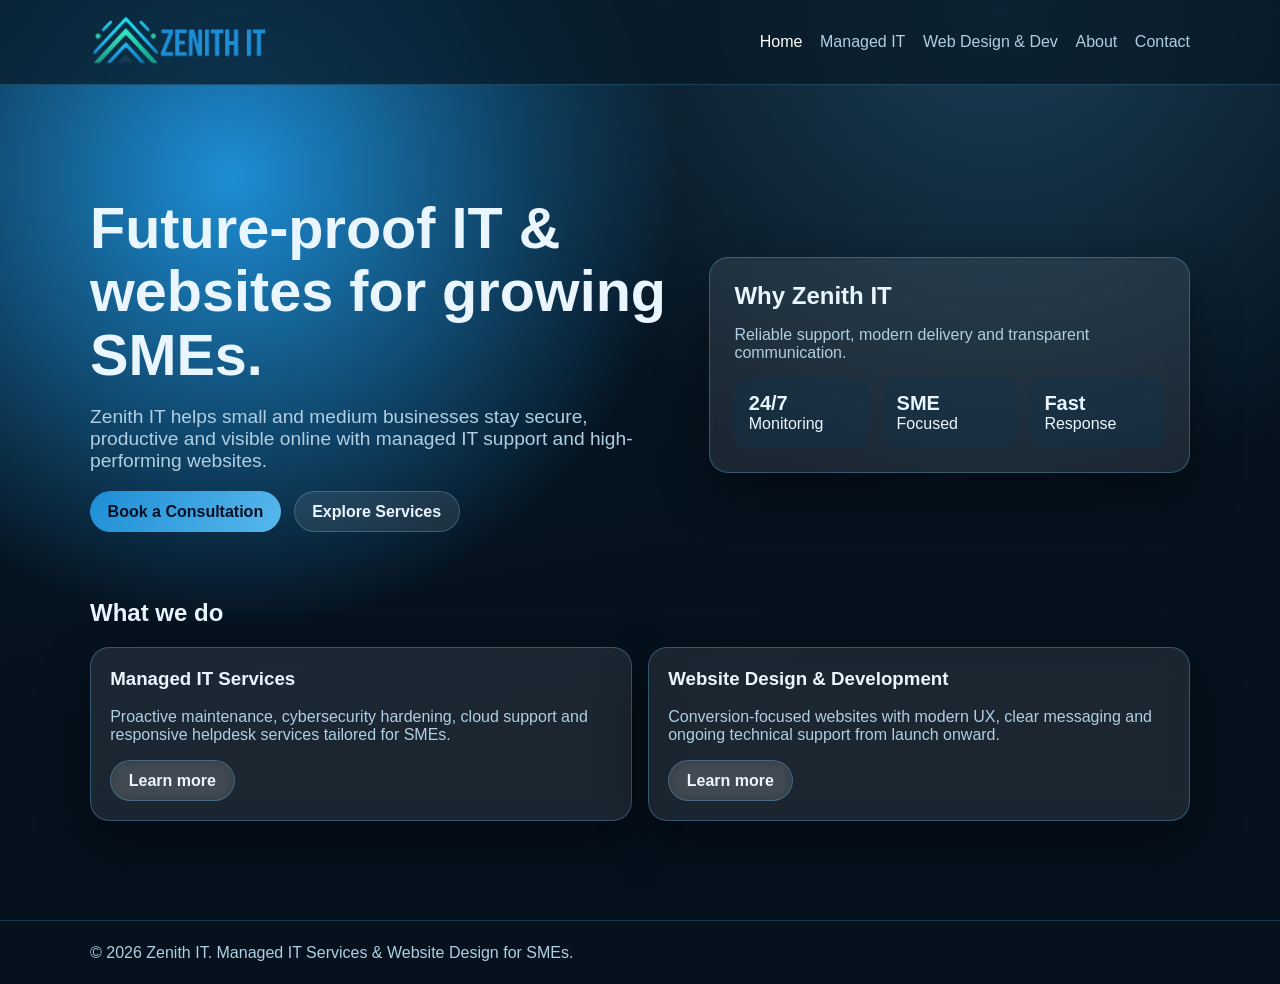
==== index.html @ df785487 "Add uploaded logos and align site colors with brand palette Agent-Logs-Url: https://github.com/Jake-" ====
<!DOCTYPE html>
<html lang="en">
<head>
  <meta charset="UTF-8" />
  <meta name="viewport" content="width=device-width, initial-scale=1.0" />
  <title>Zenith IT | Managed IT Services & Web Development</title>
  <meta name="description" content="Zenith IT provides managed IT services and modern website design/development for SMEs." />
  <link rel="stylesheet" href="/styles.css" />
  <link rel="icon" type="image/png" href="/assets/Logo-Square.PNG" />
</head>
<body>
  <header class="site-header">
    <div class="container nav-wrap">
      <a href="/index.html"><img src="/assets/Logo.PNG" alt="Zenith IT logo" width="180" /></a>
      <nav aria-label="Main navigation">
        <ul class="nav-links">
          <li><a href="/index.html" aria-current="page">Home</a></li>
          <li><a href="/managed-it-services.html">Managed IT</a></li>
          <li><a href="/website-design-development.html">Web Design & Dev</a></li>
          <li><a href="/about.html">About</a></li>
          <li><a href="/contact.html">Contact</a></li>
        </ul>
      </nav>
    </div>
  </header>

  <main>
    <section class="container hero">
      <div>
        <h1>Future-proof IT & websites for growing SMEs.</h1>
        <p class="lead">Zenith IT helps small and medium businesses stay secure, productive and visible online with managed IT support and high-performing websites.</p>
        <div style="display:flex; gap:.8rem; flex-wrap:wrap; margin-top:1.2rem;">
          <a class="btn btn-primary" href="/contact.html">Book a Consultation</a>
          <a class="btn btn-secondary" href="/managed-it-services.html">Explore Services</a>
        </div>
      </div>
      <aside class="glass-card hero-panel" aria-label="Company highlights">
        <h2 style="margin-bottom:.5rem;">Why Zenith IT</h2>
        <p class="lead copy-small">Reliable support, modern delivery and transparent communication.</p>
        <div class="metrics">
          <div class="metric"><strong>24/7</strong> Monitoring</div>
          <div class="metric"><strong>SME</strong> Focused</div>
          <div class="metric"><strong>Fast</strong> Response</div>
        </div>
      </aside>
    </section>

    <section class="container section">
      <h2>What we do</h2>
      <div class="grid">
        <article class="glass-card service-card">
          <h3>Managed IT Services</h3>
          <p class="lead copy-small">Proactive maintenance, cybersecurity hardening, cloud support and responsive helpdesk services tailored for SMEs.</p>
          <a href="/managed-it-services.html" class="btn btn-secondary">Learn more</a>
        </article>
        <article class="glass-card service-card">
          <h3>Website Design & Development</h3>
          <p class="lead copy-small">Conversion-focused websites with modern UX, clear messaging and ongoing technical support from launch onward.</p>
          <a href="/website-design-development.html" class="btn btn-secondary">Learn more</a>
        </article>
      </div>
    </section>
  </main>

  <footer class="site-footer">
    <div class="container">© 2026 Zenith IT. Managed IT Services & Website Design for SMEs.</div>
  </footer>
  <script src="/script.js"></script>
</body>
</html>
---- styles.css ----
:root {
  --bg: #071825;
  --bg-secondary: #103249;
  --text: #eaf6ff;
  --muted: #b0cfe2;
  --accent: #1d8ed5;
  --accent-2: #57b8ec;
  --glass: rgba(255, 255, 255, 0.09);
  --glass-border: rgba(103, 185, 234, 0.34);
  --shadow: 0 20px 50px rgba(0, 0, 0, 0.45);
}

* { box-sizing: border-box; }

html { scroll-behavior: smooth; }

body {
  margin: 0;
  font-family: Inter, Segoe UI, Roboto, Helvetica, Arial, sans-serif;
  color: var(--text);
  background: radial-gradient(circle at 18% 18%, #1d8ed5, transparent 34%),
    radial-gradient(circle at 78% 0%, #1b3d54, transparent 36%),
    linear-gradient(170deg, var(--bg), #05111d 68%);
  min-height: 100vh;
}

a { color: inherit; text-decoration: none; }

img { max-width: 100%; display: block; }

.site-header {
  position: sticky;
  top: 0;
  z-index: 50;
  backdrop-filter: blur(14px);
  background: rgba(7, 24, 37, 0.72);
  border-bottom: 1px solid rgba(87, 184, 236, 0.25);
}

.container {
  width: min(1100px, 92%);
  margin: 0 auto;
}

.nav-wrap {
  display: flex;
  align-items: center;
  justify-content: space-between;
  padding: 0.9rem 0;
}

.nav-links {
  list-style: none;
  display: flex;
  gap: 1.1rem;
  padding: 0;
  margin: 0;
}

.nav-links a {
  color: var(--muted);
  font-weight: 500;
  transition: color 0.25s ease;
}

.nav-links a:hover,
.nav-links a[aria-current="page"] { color: #fff; }

.btn {
  display: inline-flex;
  align-items: center;
  justify-content: center;
  border-radius: 999px;
  border: 1px solid var(--glass-border);
  padding: 0.65rem 1.1rem;
  font-weight: 600;
  transition: transform 0.25s ease, background 0.25s ease;
}

.btn:hover { transform: translateY(-2px); }

.btn-primary {
  background: linear-gradient(120deg, var(--accent), var(--accent-2));
  color: #041025;
  border: none;
}

.btn-secondary {
  background: var(--glass);
  backdrop-filter: blur(8px);
}

main { padding: 2rem 0 4rem; }

.hero {
  padding: 5rem 0 2rem;
  display: grid;
  grid-template-columns: 1.1fr 0.9fr;
  gap: 2rem;
  align-items: center;
}

h1, h2, h3 { margin-top: 0; }

h1 {
  font-size: clamp(2rem, 5vw, 3.6rem);
  line-height: 1.1;
  margin-bottom: 1rem;
}

.lead {
  color: var(--muted);
  font-size: clamp(1rem, 1.7vw, 1.2rem);
  max-width: 60ch;
}

.copy-small {
  font-size: 1rem;
}

.glass-card {
  background: var(--glass);
  border: 1px solid var(--glass-border);
  border-radius: 1.2rem;
  box-shadow: var(--shadow);
  backdrop-filter: blur(12px);
}

.hero-panel {
  padding: 1.5rem;
  animation: floatIn 1s ease both;
}

.metrics {
  display: grid;
  grid-template-columns: repeat(3, minmax(0, 1fr));
  gap: 0.8rem;
  margin-top: 1rem;
}

.metric {
  padding: 0.9rem;
  border-radius: 0.8rem;
  background: rgba(16, 50, 73, 0.45);
}

.metric strong {
  display: block;
  font-size: 1.25rem;
}

.section { padding: 2.2rem 0; }

.grid {
  display: grid;
  grid-template-columns: repeat(2, minmax(0, 1fr));
  gap: 1rem;
}

.service-card {
  padding: 1.2rem;
  transform: translateY(20px);
  opacity: 0;
  transition: opacity 0.5s ease, transform 0.5s ease;
}

.service-card.visible {
  opacity: 1;
  transform: translateY(0);
}

.page-hero {
  padding: 3.5rem 0 1rem;
}

.page-hero h1 { margin-bottom: 0.4rem; }

.contact-list {
  list-style: none;
  padding: 0;
  margin: 1rem 0 0;
  display: grid;
  gap: 0.7rem;
}

.site-footer {
  border-top: 1px solid rgba(87, 184, 236, 0.25);
  padding: 1.4rem 0;
  color: var(--muted);
}

@keyframes floatIn {
  from { opacity: 0; transform: translateY(18px); }
  to { opacity: 1; transform: translateY(0); }
}

@media (max-width: 900px) {
  .hero { grid-template-columns: 1fr; }
  .grid { grid-template-columns: 1fr; }
  .metrics { grid-template-columns: 1fr 1fr; }
}

@media (max-width: 640px) {
  .nav-wrap { flex-direction: column; gap: 0.7rem; }
  .nav-links { flex-wrap: wrap; justify-content: center; }
}
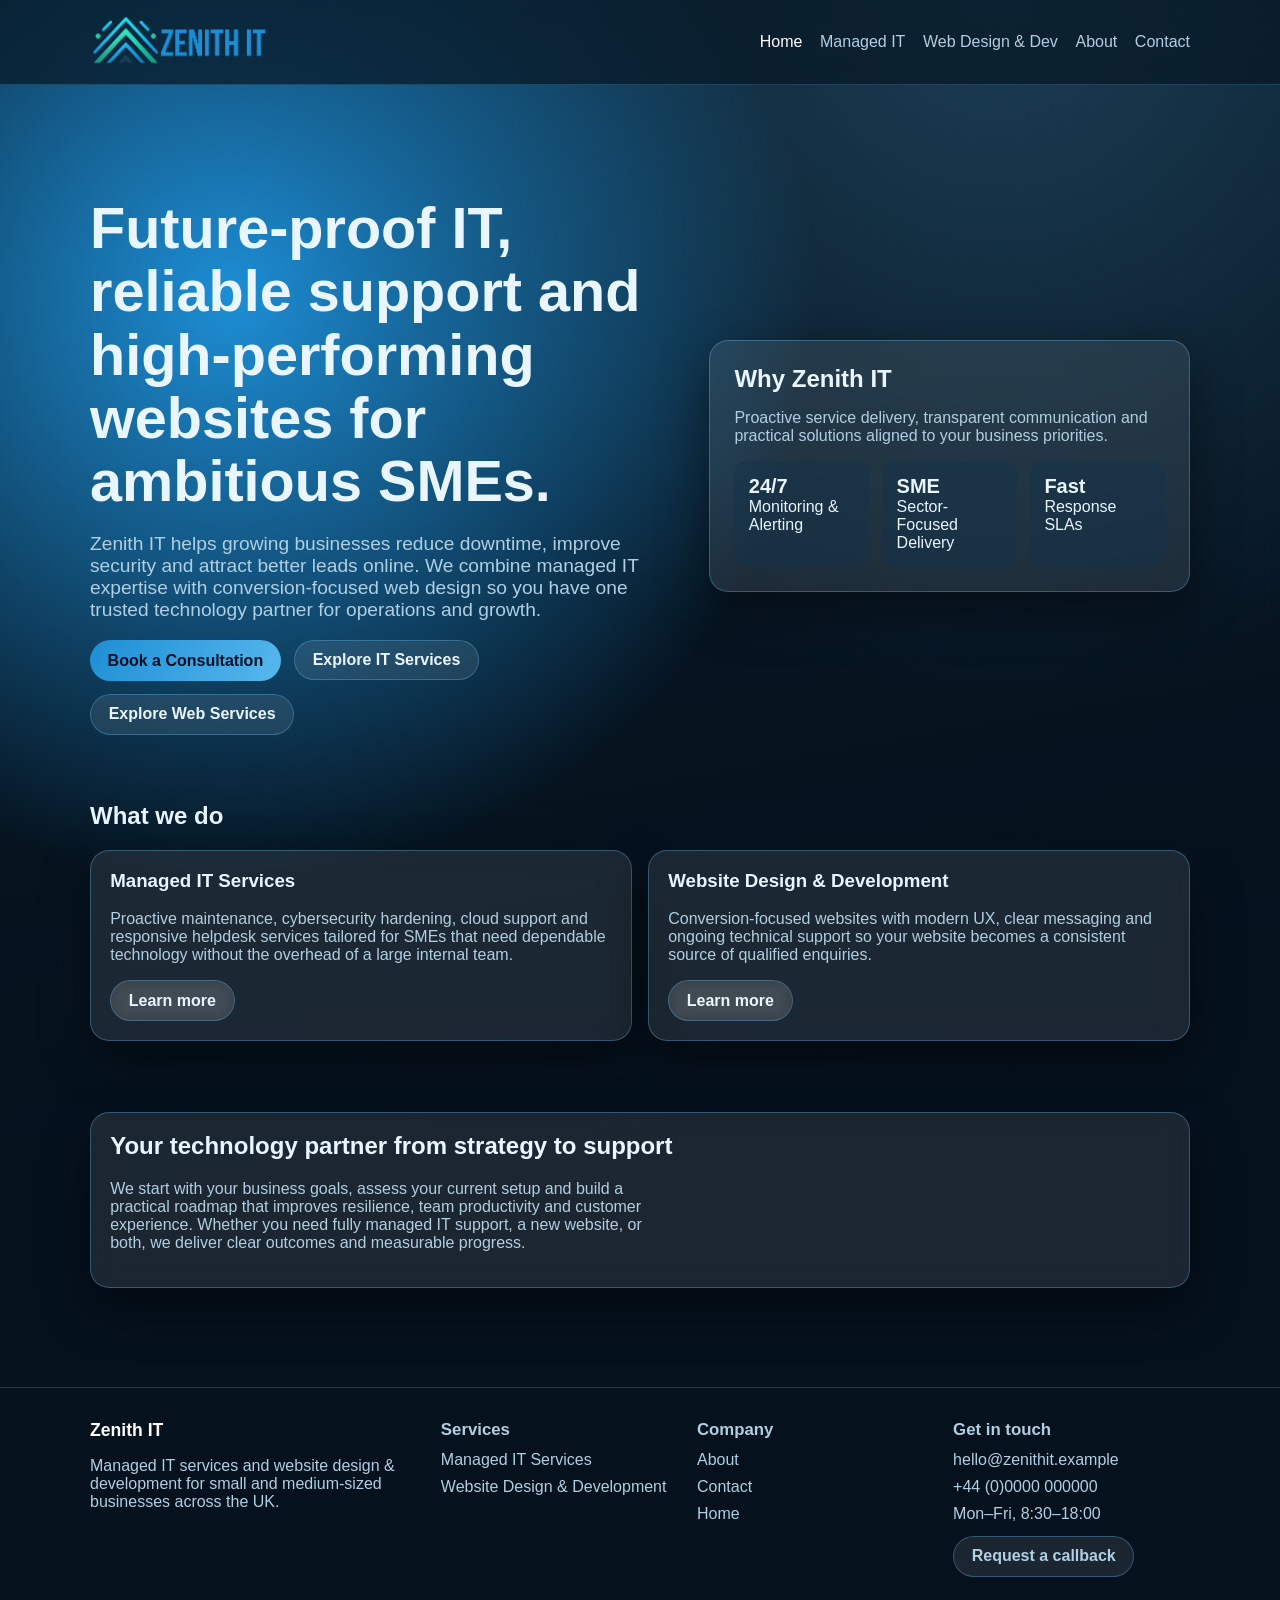
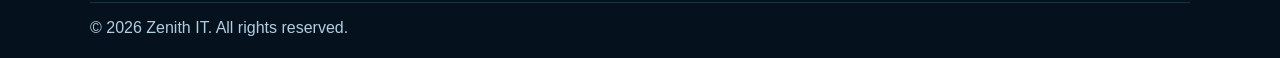
==== commit 79c85f6c: "Enhance site content, add contact form, and standardize professional footer Agent-Logs-Url: https://" ====
--- a/index.html
+++ b/index.html
@@ -6,12 +6,12 @@
   <title>Zenith IT | Managed IT Services & Web Development</title>
   <meta name="description" content="Zenith IT provides managed IT services and modern website design/development for SMEs." />
   <link rel="stylesheet" href="/styles.css" />
-  <link rel="icon" type="image/png" href="/assets/Logo-Square.PNG" />
+  <link rel="icon" type="image/png" href="/assets/logo-square.png" />
 </head>
 <body>
   <header class="site-header">
     <div class="container nav-wrap">
-      <a href="/index.html"><img src="/assets/Logo.PNG" alt="Zenith IT logo" width="180" /></a>
+      <a href="/index.html"><img src="/assets/logo.png" alt="Zenith IT logo" width="180" /></a>
       <nav aria-label="Main navigation">
         <ul class="nav-links">
           <li><a href="/index.html" aria-current="page">Home</a></li>
@@ -27,20 +27,21 @@
   <main>
     <section class="container hero">
       <div>
-        <h1>Future-proof IT & websites for growing SMEs.</h1>
-        <p class="lead">Zenith IT helps small and medium businesses stay secure, productive and visible online with managed IT support and high-performing websites.</p>
-        <div style="display:flex; gap:.8rem; flex-wrap:wrap; margin-top:1.2rem;">
+        <h1>Future-proof IT, reliable support and high-performing websites for ambitious SMEs.</h1>
+        <p class="lead">Zenith IT helps growing businesses reduce downtime, improve security and attract better leads online. We combine managed IT expertise with conversion-focused web design so you have one trusted technology partner for operations and growth.</p>
+        <div class="hero-actions">
           <a class="btn btn-primary" href="/contact.html">Book a Consultation</a>
-          <a class="btn btn-secondary" href="/managed-it-services.html">Explore Services</a>
+          <a class="btn btn-secondary" href="/managed-it-services.html">Explore IT Services</a>
+          <a class="btn btn-secondary" href="/website-design-development.html">Explore Web Services</a>
         </div>
       </div>
       <aside class="glass-card hero-panel" aria-label="Company highlights">
-        <h2 style="margin-bottom:.5rem;">Why Zenith IT</h2>
-        <p class="lead copy-small">Reliable support, modern delivery and transparent communication.</p>
+        <h2 class="hero-panel-title">Why Zenith IT</h2>
+        <p class="lead copy-small">Proactive service delivery, transparent communication and practical solutions aligned to your business priorities.</p>
         <div class="metrics">
-          <div class="metric"><strong>24/7</strong> Monitoring</div>
-          <div class="metric"><strong>SME</strong> Focused</div>
-          <div class="metric"><strong>Fast</strong> Response</div>
+          <div class="metric"><strong>24/7</strong> Monitoring & Alerting</div>
+          <div class="metric"><strong>SME</strong> Sector-Focused Delivery</div>
+          <div class="metric"><strong>Fast</strong> Response SLAs</div>
         </div>
       </aside>
     </section>
@@ -50,20 +51,58 @@
       <div class="grid">
         <article class="glass-card service-card">
           <h3>Managed IT Services</h3>
-          <p class="lead copy-small">Proactive maintenance, cybersecurity hardening, cloud support and responsive helpdesk services tailored for SMEs.</p>
+          <p class="lead copy-small">Proactive maintenance, cybersecurity hardening, cloud support and responsive helpdesk services tailored for SMEs that need dependable technology without the overhead of a large internal team.</p>
           <a href="/managed-it-services.html" class="btn btn-secondary">Learn more</a>
         </article>
         <article class="glass-card service-card">
           <h3>Website Design & Development</h3>
-          <p class="lead copy-small">Conversion-focused websites with modern UX, clear messaging and ongoing technical support from launch onward.</p>
+          <p class="lead copy-small">Conversion-focused websites with modern UX, clear messaging and ongoing technical support so your website becomes a consistent source of qualified enquiries.</p>
           <a href="/website-design-development.html" class="btn btn-secondary">Learn more</a>
         </article>
       </div>
     </section>
+    <section class="container section">
+      <article class="glass-card service-card">
+        <h2>Your technology partner from strategy to support</h2>
+        <p class="lead copy-small">We start with your business goals, assess your current setup and build a practical roadmap that improves resilience, team productivity and customer experience. Whether you need fully managed IT support, a new website, or both, we deliver clear outcomes and measurable progress.</p>
+      </article>
+    </section>
   </main>
 
   <footer class="site-footer">
-    <div class="container">© 2026 Zenith IT. Managed IT Services & Website Design for SMEs.</div>
+    <div class="container footer-grid">
+      <section>
+        <a class="footer-brand" href="/index.html">Zenith IT</a>
+        <p class="lead copy-small">Managed IT services and website design & development for small and medium-sized businesses across the UK.</p>
+      </section>
+      <section>
+        <h2 class="footer-heading">Services</h2>
+        <ul class="footer-links">
+          <li><a href="/managed-it-services.html">Managed IT Services</a></li>
+          <li><a href="/website-design-development.html">Website Design & Development</a></li>
+        </ul>
+      </section>
+      <section>
+        <h2 class="footer-heading">Company</h2>
+        <ul class="footer-links">
+          <li><a href="/about.html">About</a></li>
+          <li><a href="/contact.html">Contact</a></li>
+          <li><a href="/index.html">Home</a></li>
+        </ul>
+      </section>
+      <section>
+        <h2 class="footer-heading">Get in touch</h2>
+        <ul class="footer-links">
+          <li><a href="mailto:hello@zenithit.example">hello@zenithit.example</a></li>
+          <li><a href="tel:+440000000000">+44 (0)0000 000000</a></li>
+          <li>Mon–Fri, 8:30–18:00</li>
+        </ul>
+        <a class="btn btn-secondary footer-cta" href="/contact.html">Request a callback</a>
+      </section>
+    </div>
+    <div class="container footer-bottom">
+      <p>© 2026 Zenith IT. All rights reserved.</p>
+    </div>
   </footer>
   <script src="/script.js"></script>
 </body>
--- a/styles.css
+++ b/styles.css
@@ -90,6 +90,13 @@
   backdrop-filter: blur(8px);
 }
 
+.hero-actions {
+  display: flex;
+  gap: 0.8rem;
+  flex-wrap: wrap;
+  margin-top: 1.2rem;
+}
+
 main { padding: 2rem 0 4rem; }
 
 .hero {
@@ -131,6 +138,10 @@
   animation: floatIn 1s ease both;
 }
 
+.hero-panel-title {
+  margin-bottom: 0.5rem;
+}
+
 .metrics {
   display: grid;
   grid-template-columns: repeat(3, minmax(0, 1fr));
@@ -183,10 +194,97 @@
   gap: 0.7rem;
 }
 
+.contact-info {
+  padding: 1.4rem;
+  margin-top: 1rem;
+  max-width: 700px;
+}
+
+.contact-form-card,
+.about-card {
+  padding: 1.4rem;
+}
+
+.contact-form {
+  display: grid;
+  gap: 1rem;
+}
+
+.form-grid {
+  display: grid;
+  grid-template-columns: repeat(2, minmax(0, 1fr));
+  gap: 1rem;
+}
+
+.contact-form label {
+  display: grid;
+  gap: 0.5rem;
+  font-weight: 600;
+}
+
+.contact-form input,
+.contact-form select,
+.contact-form textarea {
+  width: 100%;
+  border: 1px solid var(--glass-border);
+  border-radius: 0.75rem;
+  padding: 0.7rem 0.9rem;
+  background: rgba(7, 24, 37, 0.65);
+  color: var(--text);
+  font: inherit;
+}
+
+.contact-form textarea {
+  resize: vertical;
+}
+
 .site-footer {
   border-top: 1px solid rgba(87, 184, 236, 0.25);
-  padding: 1.4rem 0;
+  padding: 2rem 0 1.3rem;
   color: var(--muted);
+}
+
+.footer-grid {
+  display: grid;
+  grid-template-columns: 1.4fr 1fr 1fr 1fr;
+  gap: 1.2rem;
+}
+
+.footer-brand {
+  font-weight: 700;
+  color: #fff;
+  font-size: 1.1rem;
+}
+
+.footer-heading {
+  font-size: 1.05rem;
+  margin-bottom: 0.7rem;
+}
+
+.footer-links {
+  list-style: none;
+  margin: 0;
+  padding: 0;
+  display: grid;
+  gap: 0.55rem;
+}
+
+.footer-links a:hover {
+  color: #fff;
+}
+
+.footer-cta {
+  margin-top: 0.8rem;
+}
+
+.footer-bottom {
+  margin-top: 1.6rem;
+  padding-top: 1rem;
+  border-top: 1px solid rgba(87, 184, 236, 0.2);
+}
+
+.footer-bottom p {
+  margin: 0;
 }
 
 @keyframes floatIn {
@@ -198,9 +296,12 @@
   .hero { grid-template-columns: 1fr; }
   .grid { grid-template-columns: 1fr; }
   .metrics { grid-template-columns: 1fr 1fr; }
+  .footer-grid { grid-template-columns: 1fr 1fr; }
+  .form-grid { grid-template-columns: 1fr; }
 }
 
 @media (max-width: 640px) {
   .nav-wrap { flex-direction: column; gap: 0.7rem; }
   .nav-links { flex-wrap: wrap; justify-content: center; }
-}
+  .footer-grid { grid-template-columns: 1fr; }
+}
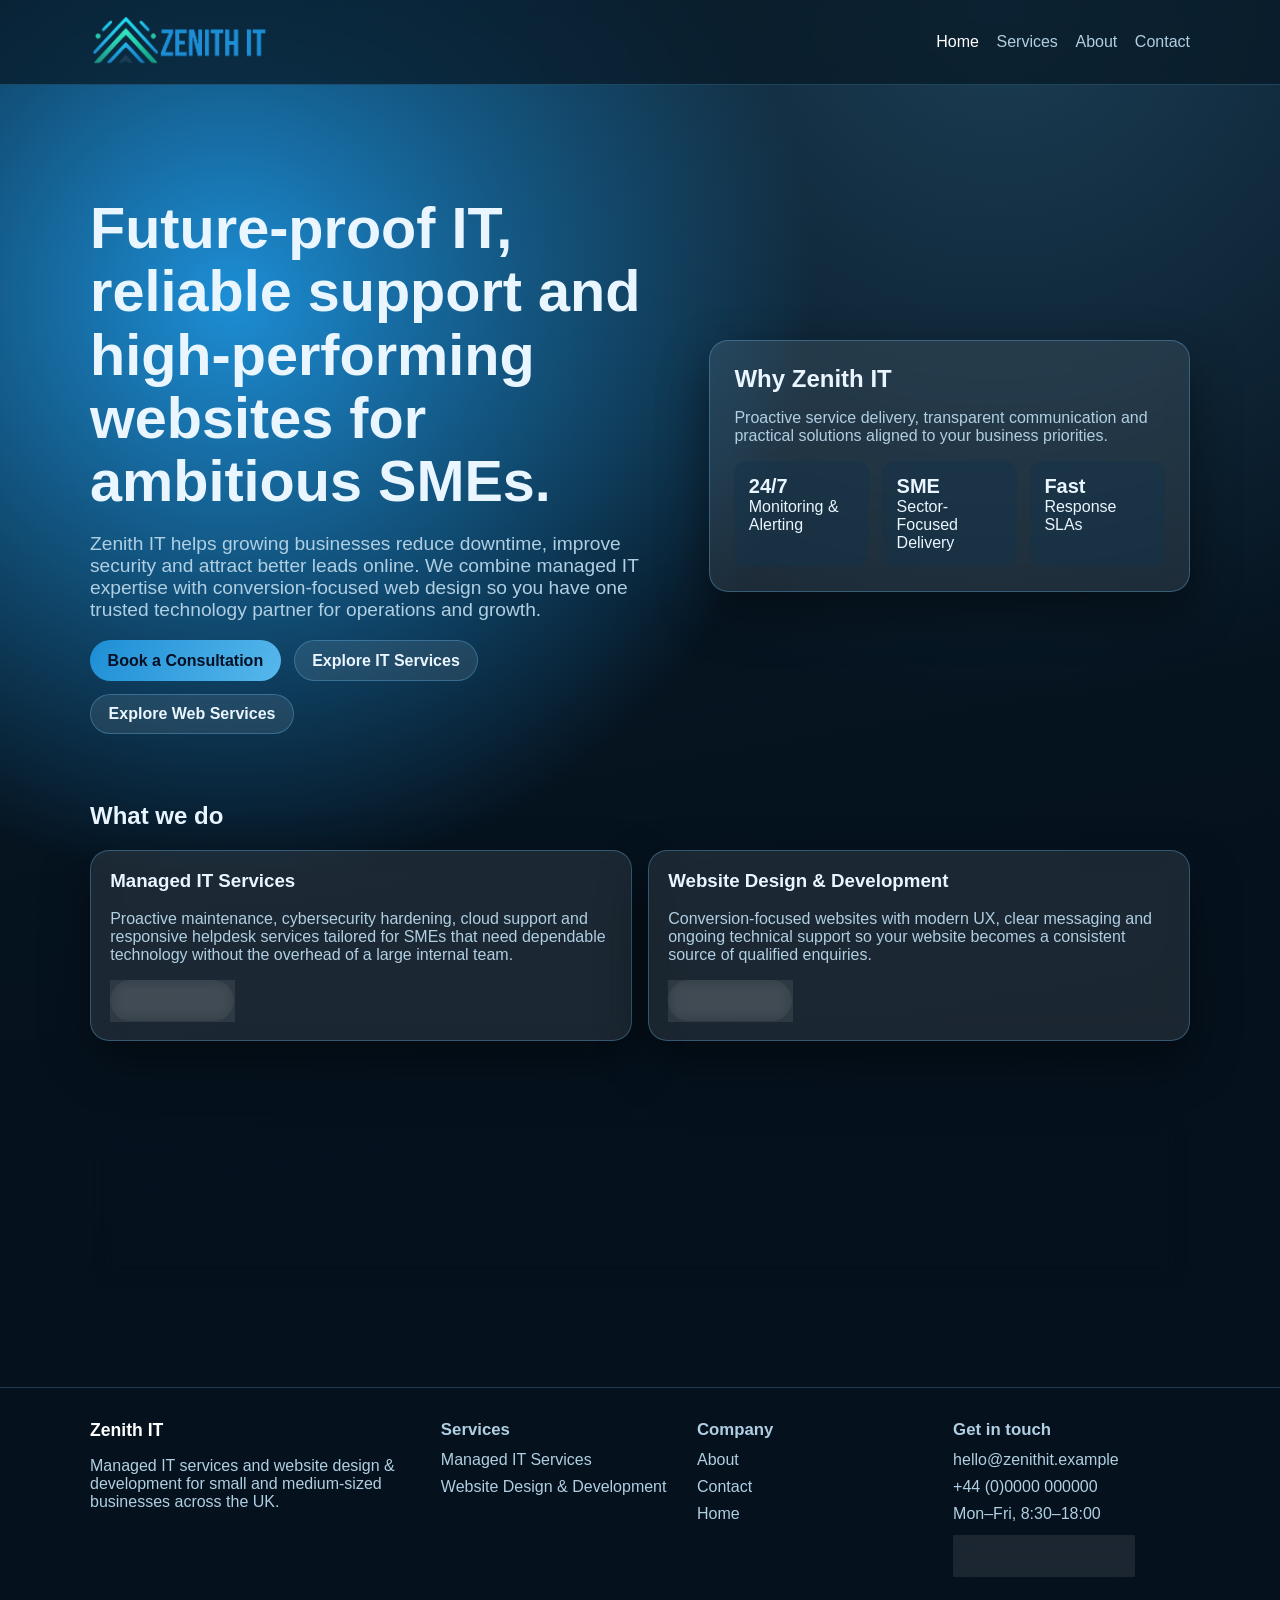
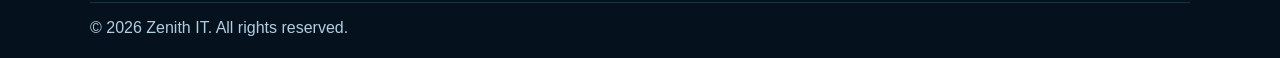
==== commit 4eac31dc: "Add services overview page and replace split service navbar links Agent-Logs-Url: https://github.com" ====
--- a/index.html
+++ b/index.html
@@ -15,8 +15,7 @@
       <nav aria-label="Main navigation">
         <ul class="nav-links">
           <li><a href="/index.html" aria-current="page">Home</a></li>
-          <li><a href="/managed-it-services.html">Managed IT</a></li>
-          <li><a href="/website-design-development.html">Web Design & Dev</a></li>
+          <li><a href="/services.html">Services</a></li>
           <li><a href="/about.html">About</a></li>
           <li><a href="/contact.html">Contact</a></li>
         </ul>
--- a/styles.css
+++ b/styles.css
@@ -205,6 +205,10 @@
   padding: 1.4rem;
 }
 
+.contact-form-card {
+  max-width: 860px;
+}
+
 .contact-form {
   display: grid;
   gap: 1rem;
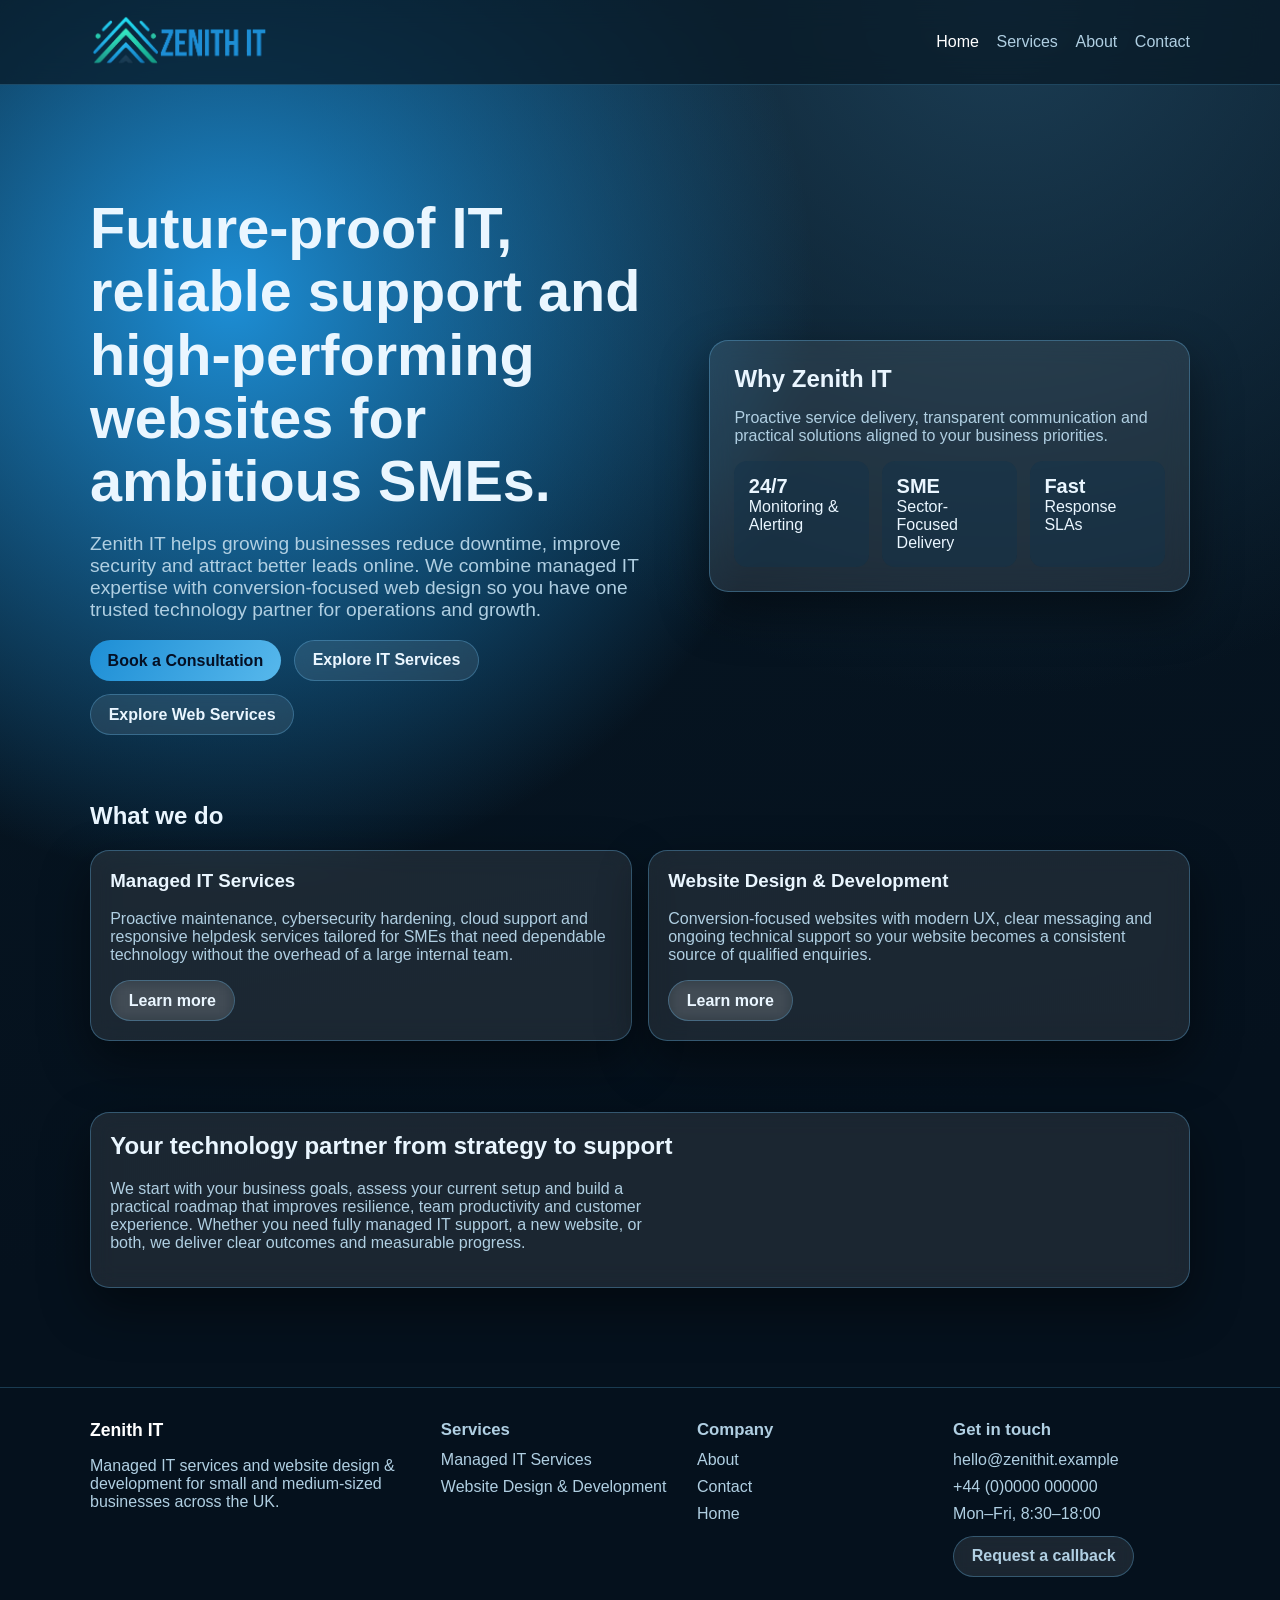
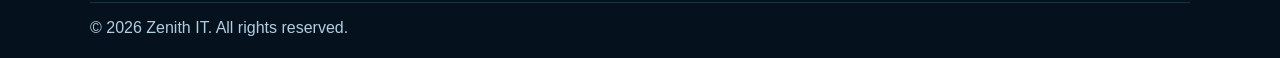
==== commit 8e4fba3e: "Implement minimized header logo swap on scroll Agent-Logs-Url: https://github.com/Jake-Gibbons/Zenit" ====
--- a/index.html
+++ b/index.html
@@ -11,7 +11,10 @@
 <body>
   <header class="site-header">
     <div class="container nav-wrap">
-      <a href="/index.html"><img src="/assets/logo.png" alt="Zenith IT logo" width="180" /></a>
+      <a href="/index.html" class="nav-logo" aria-label="Zenith IT home">
+        <img class="logo-full" src="/assets/logo.png" alt="Zenith IT logo" width="180" />
+        <img class="logo-square" src="/assets/logo-square.png" alt="Zenith IT" width="44" />
+      </a>
       <nav aria-label="Main navigation">
         <ul class="nav-links">
           <li><a href="/index.html" aria-current="page">Home</a></li>
--- a/styles.css
+++ b/styles.css
@@ -47,6 +47,39 @@
   align-items: center;
   justify-content: space-between;
   padding: 0.9rem 0;
+  transition: padding 0.25s ease;
+}
+
+.site-header.is-minimized .nav-wrap {
+  padding: 0.55rem 0;
+}
+
+.nav-logo {
+  display: inline-flex;
+  align-items: center;
+}
+
+.nav-logo img {
+  transition: opacity 0.2s ease, transform 0.2s ease;
+}
+
+.logo-full {
+  display: block;
+  opacity: 1;
+}
+
+.logo-square {
+  display: none;
+  opacity: 0;
+}
+
+.site-header.is-minimized .logo-full {
+  display: none;
+}
+
+.site-header.is-minimized .logo-square {
+  display: block;
+  opacity: 1;
 }
 
 .nav-links {
@@ -307,5 +340,6 @@
 @media (max-width: 640px) {
   .nav-wrap { flex-direction: column; gap: 0.7rem; }
   .nav-links { flex-wrap: wrap; justify-content: center; }
+  .site-header.is-minimized .nav-wrap { padding: 0.7rem 0; }
   .footer-grid { grid-template-columns: 1fr; }
 }
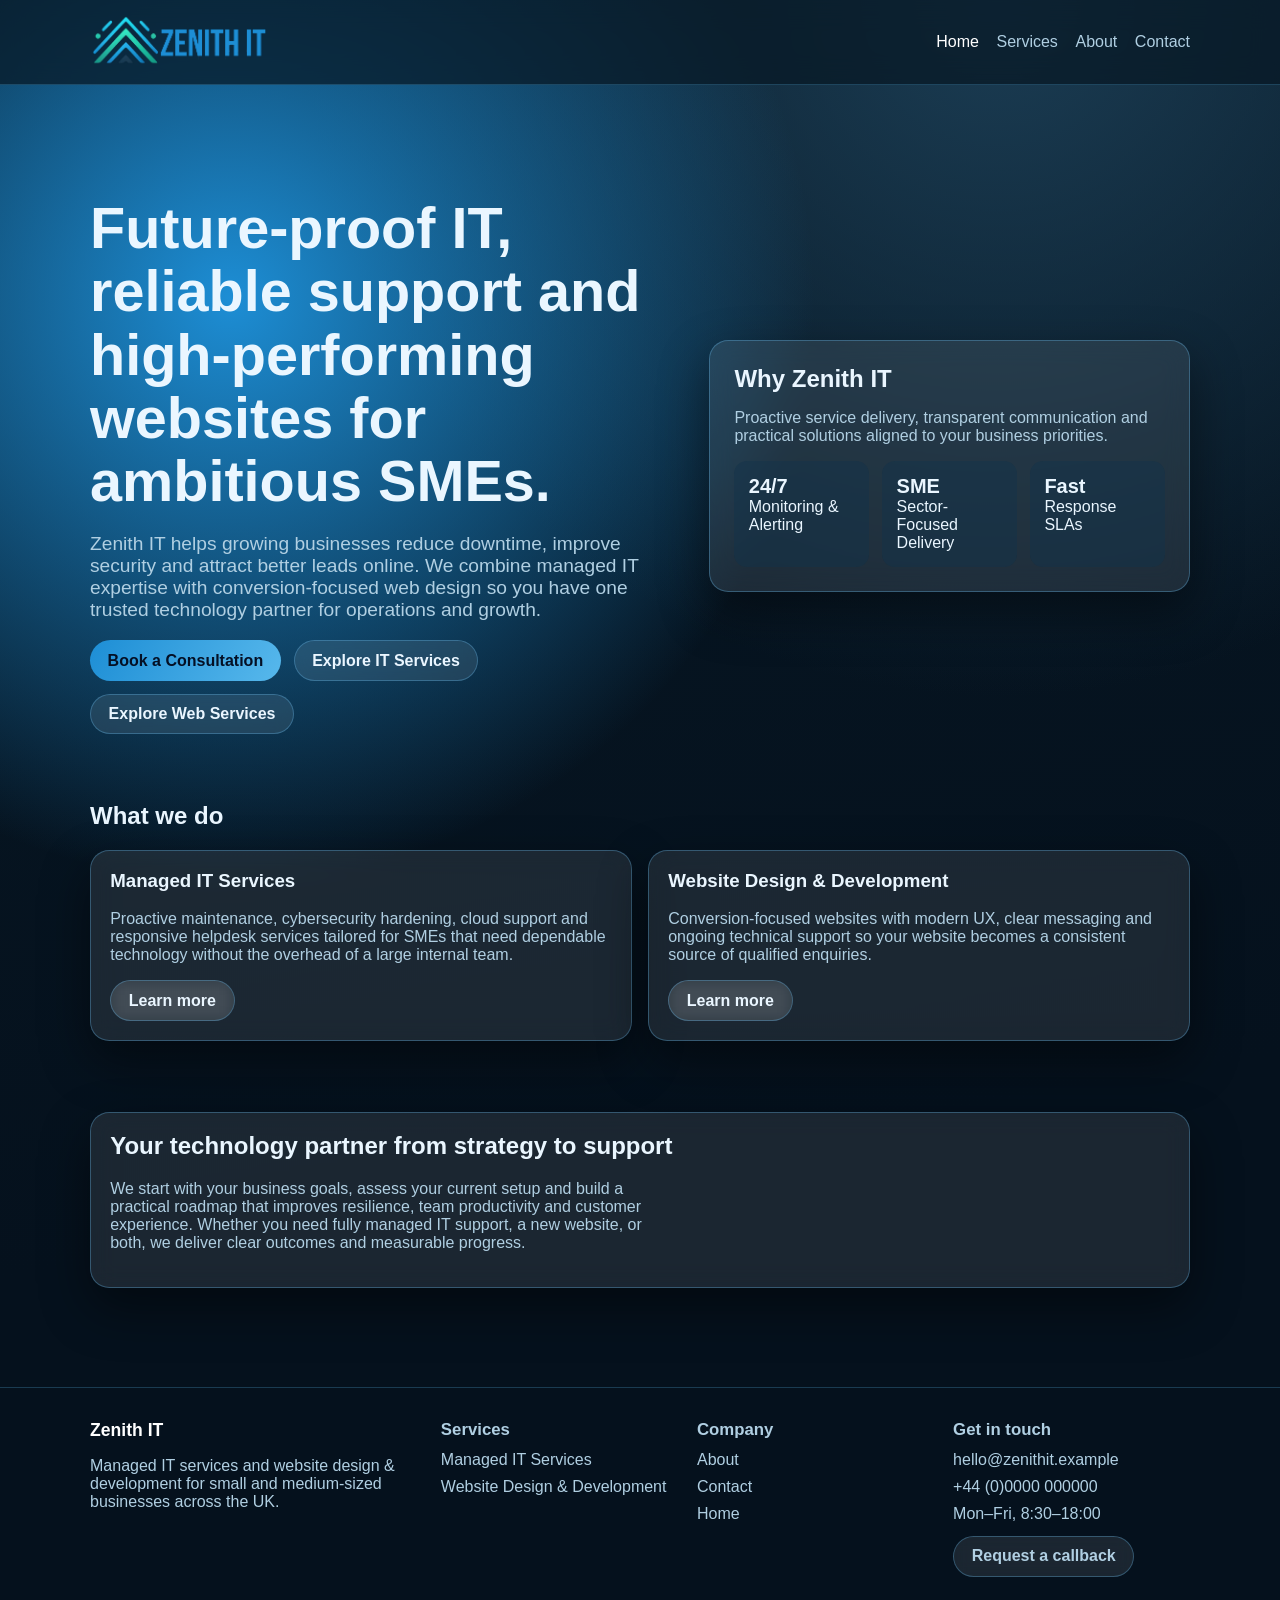
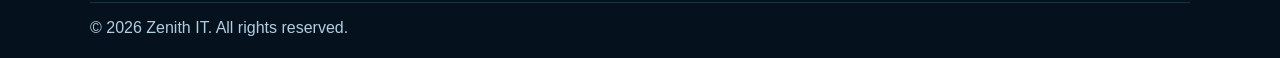
==== commit 9d25efb0: "Add explicit dimensions to header logo images Agent-Logs-Url: https://github.com/Jake-Gibbons/Zenith" ====
--- a/index.html
+++ b/index.html
@@ -12,8 +12,8 @@
   <header class="site-header">
     <div class="container nav-wrap">
       <a href="/index.html" class="nav-logo" aria-label="Zenith IT home">
-        <img class="logo-full" src="/assets/logo.png" alt="Zenith IT logo" width="180" />
-        <img class="logo-square" src="/assets/logo-square.png" alt="Zenith IT" width="44" />
+        <img class="logo-full" src="/assets/logo.png" alt="Zenith IT logo" width="180" height="55" />
+        <img class="logo-square" src="/assets/logo-square.png" alt="Zenith IT" width="44" height="44" decoding="async" />
       </a>
       <nav aria-label="Main navigation">
         <ul class="nav-links">
--- a/styles.css
+++ b/styles.css
@@ -60,17 +60,15 @@
 }
 
 .nav-logo img {
-  transition: opacity 0.2s ease, transform 0.2s ease;
+  height: auto;
 }
 
 .logo-full {
   display: block;
-  opacity: 1;
 }
 
 .logo-square {
   display: none;
-  opacity: 0;
 }
 
 .site-header.is-minimized .logo-full {
@@ -79,7 +77,6 @@
 
 .site-header.is-minimized .logo-square {
   display: block;
-  opacity: 1;
 }
 
 .nav-links {
